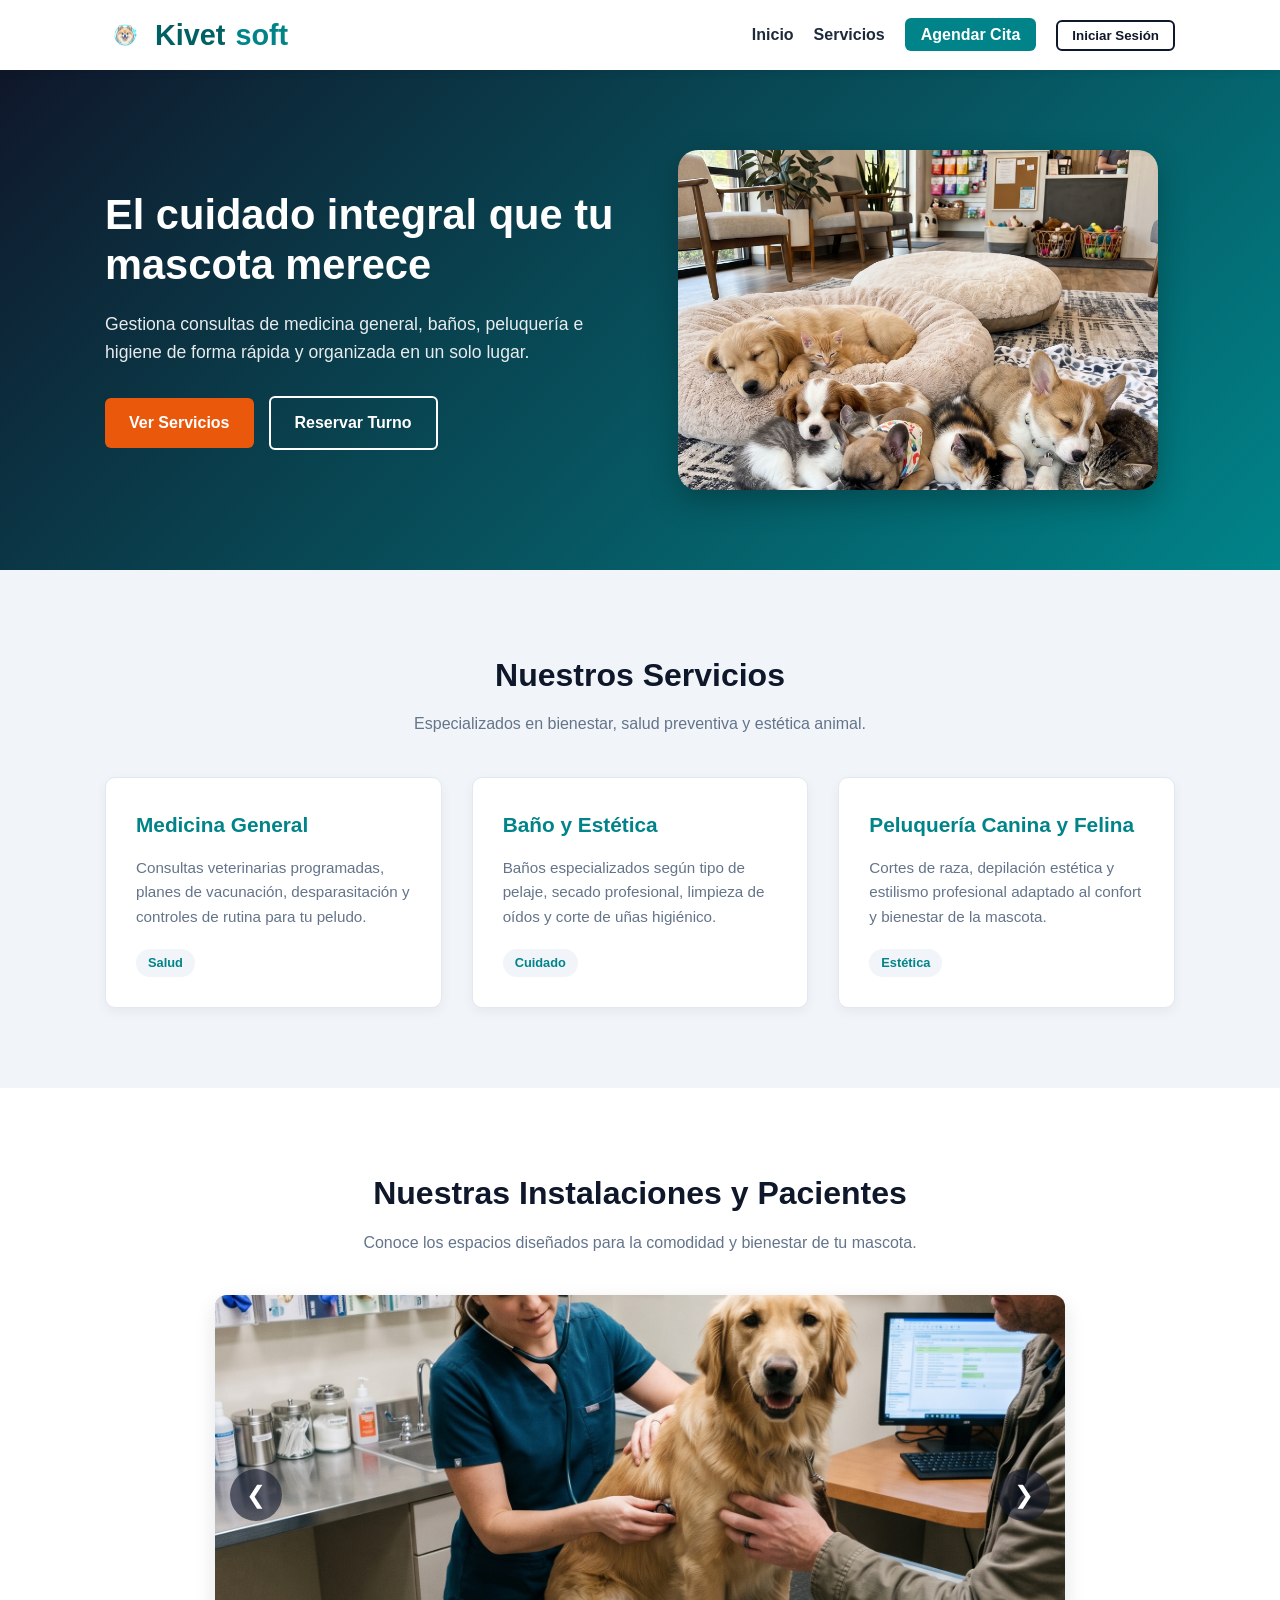
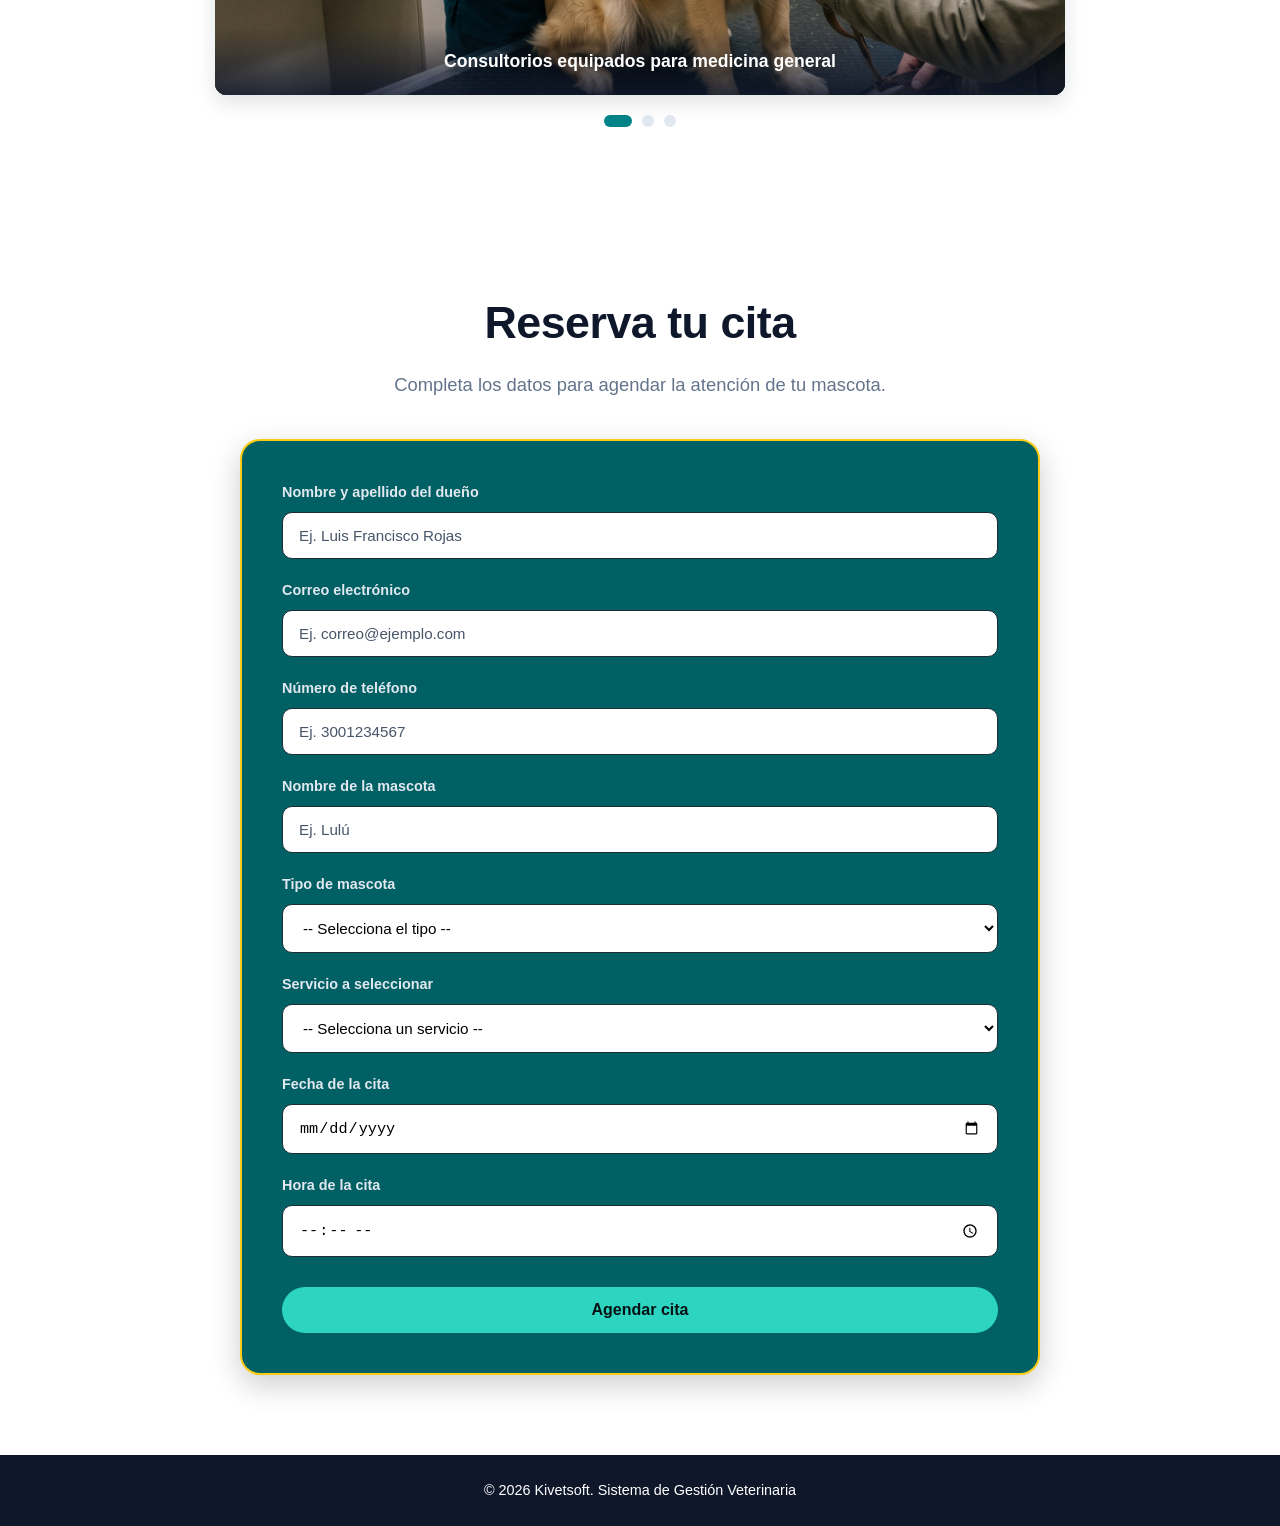
==== index.html @ 7d865c2a "first commit" ====
<!DOCTYPE html>
<html lang="es">

<head>
    <meta charset="UTF-8">
    <meta name="viewport" content="width=device-width, initial-scale=1.0">
    <title>Kivetsoft - Sistema de Cuidado y Medicina Veterinaria</title>
    <link rel="icon" type="image/png" href="img/Logo1.png">
    <link rel="stylesheet" href="css/styles.css">
</head>

<body>

    <!-- Encabezado y Barra de Navegación -->
    <header class="main-header">
        <div class="container nav-container">
            <h1 class="logo">
                <a href="#inicio" class="logo-link">
                    <img src="img/Logo1.png" alt="Logo Kivetsoft" class="logo-img">
                    Kivet<span>soft</span>
                </a>
            </h1>
            <nav class="nav-menu">
                <ul>
                    <li><a href="#inicio">Inicio</a></li>
                    <li><a href="#servicios">Servicios</a></li>
                    <li><a href="#citas" class="btn-nav">Agendar Cita</a></li>
                    <li><button id="open-login-btn" class="btn-login-nav">Iniciar Sesión</button></li>
                </ul>
            </nav>
        </div>
    </header>

    <!-- Sección Principal (Hero Section de 2 Columnas) -->
    <section id="inicio" class="hero-section">
        <div class="container hero-container">
            <!-- Columna Izquierda: Textos y Botones -->
            <div class="hero-text">
                <h2>El cuidado integral que tu mascota merece</h2>
                <p>Gestiona consultas de medicina general, baños, peluquería e higiene de forma rápida y organizada en
                    un solo lugar.</p>
                <div class="hero-buttons">
                    <a href="#servicios" class="btn btn-primary">Ver Servicios</a>
                    <a href="#citas" class="btn btn-secondary">Reservar Turno</a>
                </div>
            </div>

            <!-- Columna Derecha: Imagen con Bordes Redondeados -->
            <div class="hero-image-box">
                <img src="img/zona.jpg" alt="Mascota en Kivetsoft" class="hero-img">
            </div>
        </div>
    </section>

    <!-- Sección de Catálogo de Servicios -->
    <section id="servicios" class="services-section">
        <div class="container">
            <h3 class="section-title">Nuestros Servicios</h3>
            <p class="section-subtitle">Especializados en bienestar, salud preventiva y estética animal.</p>

            <div class="services-grid">
                <!-- Tarjeta 1: Medicina General -->
                <div class="service-card">
                    <h4>Medicina General</h4>
                    <p>Consultas veterinarias programadas, planes de vacunación, desparasitación y controles de rutina
                        para tu peludo.</p>
                    <span class="service-tag">Salud</span>
                </div>

                <!-- Tarjeta 2: Baño e Higiene -->
                <div class="service-card">
                    <h4>Baño y Estética</h4>
                    <p>Baños especializados según tipo de pelaje, secado profesional, limpieza de oídos y corte de uñas
                        higiénico.</p>
                    <span class="service-tag">Cuidado</span>
                </div>

                <!-- Tarjeta 3: Peluquería -->
                <div class="service-card">
                    <h4>Peluquería Canina y Felina</h4>
                    <p>Cortes de raza, depilación estética y estilismo profesional adaptado al confort y bienestar de la
                        mascota.</p>
                    <span class="service-tag">Estética</span>
                </div>
            </div>
        </div>
    </section>
    <!-- Sección de Carrusel de Fotos -->
    <section class="gallery-section">
        <div class="container">
            <h3 class="section-title">Nuestras Instalaciones y Pacientes</h3>
            <p class="section-subtitle">Conoce los espacios diseñados para la comodidad y bienestar de tu mascota.</p>

            <div class="carousel-container">
                <button class="carousel-btn prev-btn" id="prevBtn">&#10094;</button>

                <div class="carousel-track-container">
                    <ul class="carousel-track" id="carouselTrack">
                        <li class="carousel-slide current-slide">
                            <img src="img/consultorio1.jpg" alt="Consulta veterinaria">
                            <div class="slide-caption">Consultorios equipados para medicina general</div>
                        </li>
                        <li class="carousel-slide current-slide">
                            <img src="img/consultorio2.jpg" alt="Consulta veterinaria">
                            <div class="slide-caption">Consultorios equipados para medicina general</div>
                        </li>
                        <li class="carousel-slide current-slide">
                            <img src="img/consultorio3.jpg" alt="Consulta veterinaria">
                            <div class="slide-caption">Consultorios equipados para medicina general</div>
                        </li>
                        <li class="carousel-slide current-slide">
                            <img src="img/consultorio4.jpg" alt="Consulta veterinaria">
                            <div class="slide-caption">Consultorios equipados para medicina general</div>
                        </li>
                        <li class="carousel-slide">
                            <img src="img/peluqueria1.jpg" alt="Zona de peluquería">
                            <div class="slide-caption">Área de estética e higiene especializada</div>
                        </li>
                        <li class="carousel-slide">
                            <img src="img/peluqueria2.jpg" alt="Zona de peluquería">
                            <div class="slide-caption">Área de estética e higiene especializada</div>
                        </li>
                        <li class="carousel-slide">
                            <img src="img/peluqueria3.jpg" alt="Zona de peluquería">
                            <div class="slide-caption">Área de estética e higiene especializada</div>
                        </li>
                        <li class="carousel-slide">
                            <img src="img/peluqueria4.jpg" alt="Zona de peluquería">
                            <div class="slide-caption">Área de estética e higiene especializada</div>
                        </li>

                    </ul>
                </div>

                <button class="carousel-btn next-btn" id="nextBtn">&#10095;</button>
            </div>

            <!-- Indicadores (puntos) -->
            <div class="carousel-nav" id="carouselNav">
                <button class="carousel-indicator current-slide"></button>
                <button class="carousel-indicator"></button>
                <button class="carousel-indicator"></button>
            </div>
        </div>
    </section>

    <!-- Sección de Agendamiento -->
    <section id="citas" class="appointment-section">
        <div class="container">
            <div class="appointment-section-header">

                <h3 class="section-title">Reserva tu cita</h3>
                <p class="section-subtitle">Completa los datos para agendar la atención de tu mascota.</p>
            </div>

            <form id="appointment-form" class="appointment-form">
                <!-- Nombre y apellido del dueño -->
                <div class="form-group">
                    <label for="owner-name">Nombre y apellido del dueño</label>
                    <input type="text" id="owner-name" name="ownerName" required placeholder="Ej. Luis Francisco Rojas">
                </div>

                <!-- Correo -->
                <div class="form-group">
                    <label for="owner-email">Correo electrónico</label>
                    <input type="email" id="owner-email" name="ownerEmail" required
                        placeholder="Ej. correo@ejemplo.com">
                </div>

                <!-- Número de teléfono -->
                <div class="form-group">
                    <label for="owner-phone">Número de teléfono</label>
                    <input type="tel" id="owner-phone" name="ownerPhone" required placeholder="Ej. 3001234567">
                </div>

                <!-- Nombre de la mascota -->
                <div class="form-group">
                    <label for="pet-name">Nombre de la mascota</label>
                    <input type="text" id="pet-name" name="petName" required placeholder="Ej. Lulú">
                </div>

                <!-- Tipo de mascota -->
                <div class="form-group">
                    <label for="pet-type">Tipo de mascota</label>
                    <select id="pet-type" name="petType" required>
                        <option value="">-- Selecciona el tipo --</option>
                        <option value="Perro">Perro</option>
                        <option value="Gato">Gato</option>
                        <option value="Otro">Otro</option>
                    </select>
                </div>

                <!-- Servicio a seleccionar -->
                <div class="form-group">
                    <label for="service-select">Servicio a seleccionar</label>
                    <select id="service-select" name="service" required>
                        <option value="">-- Selecciona un servicio --</option>
                        <option value="Consulta general">Consulta general</option>
                        <option value="Vacunación / Desparasitación">Vacunación / Desparasitación</option>
                        <option value="Baño e Higiene">Baño e Higiene</option>
                        <option value="Peluquería">Peluquería</option>
                    </select>
                </div>

                <!-- Fecha de la cita -->
                <div class="form-group">
                    <label for="appointment-date">Fecha de la cita</label>
                    <input type="date" id="appointment-date" name="appointmentDate" required>
                </div>

                <!-- Hora de la cita -->
                <div class="form-group">
                    <label for="appointment-time">Hora de la cita</label>
                    <input type="time" id="appointment-time" name="appointmentTime" required>
                </div>

                <!-- Botón de Agendar -->
                <button type="submit" class="btn-confirm">Agendar cita</button>
            </form>

            <!-- Mensaje de Confirmación con Resumen (Oculto al inicio) -->
            <div id="success-alert" class="confirmation-alert" style="display: none;">
                <h4>¡Cita agendada con éxito! 🐾</h4>
                <div id="appointment-summary" class="appointment-summary-box"></div>
                <p class="confirmation-note"><strong>Días antes de su cita confirmaremos su asistencia vía WhatsApp
                        o correo.</strong></p>
            </div>
        </div>
        </div>
    </section>
    <!-- Modal de Inicio de Sesión -->
    <div id="login-modal" class="modal-overlay">
        <div class="modal-content">
            <span class="modal-close">&times;</span>
            <h3 class="modal-title">Iniciar Sesión en Kivetsoft</h3>

            <form id="login-form">
                <!-- Selector de Tipo de Usuario -->
                <div class="form-group">
                    <label for="user-type">Tipo de Usuario:</label>
                    <select id="user-type" required>
                        <option value="">-- Selecciona tu rol --</option>
                        <option value="cliente">Cliente (Dueño de mascota)</option>
                        <option value="personal">Personal de la Clínica</option>
                    </select>
                </div>

                <!-- Correo Electrónico -->
                <div class="form-group">
                    <label for="login-email">Correo Electrónico:</label>
                    <input type="email" id="login-email" required placeholder="correo@ejemplo.com">
                </div>

                <!-- Contraseña -->
                <div class="form-group">
                    <label for="login-password">Contraseña:</label>
                    <input type="password" id="login-password" required placeholder="********">
                </div>

                <!-- Botón de Ingresar (Este procesa el formulario) -->
                <button type="submit" class="btn-login-submit">Ingresar</button>
            </form>
        </div>
    </div>
    <!-- Pie de página -->
    <footer class="main-footer">
        <div class="container">
            <p>&copy; 2026 Kivetsoft. Sistema de Gestión Veterinaria</p>
        </div>
    </footer>
    <!-- === PANEL DE CLIENTE (Oculto por defecto) === -->
    <section id="client-dashboard" class="dashboard-section" style="display: none;">
        <div class="dashboard-container">
            <h2>Panel de Cliente - Kivetsoft</h2>
            <p id="client-welcome-msg" class="welcome-text"></p>

            <div class="dashboard-grid">
                <div class="card">
                    <h3>🐾 Mis Mascotas y Historial</h3>
                    <p><strong>Mascota:</strong> Luna (Pomeranian)</p>
                    <p><strong>Última Visita:</strong> Control general y nutrición (Junio 2026)</p>
                    <p><strong>Estado de salud:</strong> Excelente recuperación post-cirugía</p>
                </div>
                <div class="card">
                    <h3>📅 Próximas Citas y Baños</h3>
                    <p><strong>Servicio:</strong> Baño y Peluquería estética</p>
                    <p><strong>Fecha:</strong> 15 de Noviembre, 2026 - 10:00 AM</p>
                    <span class="badge-status">Confirmada</span>
                </div>
            </div>
            <button id="logout-client-btn" class="btn-logout">Cerrar Sesión</button>
        </div>
    </section>

    <!-- === PANEL DE PERSONAL / ADMINISTRATIVO (Oculto por defecto) === -->
    <section id="staff-dashboard" class="dashboard-section" style="display: none;">
        <div class="dashboard-container">
            <h2>Panel Administrativo - Control de Citas Kivetsoft</h2>
            <p class="welcome-text">Gestión general de turnos y solicitudes de clientes.</p>

            <div class="table-responsive">
                <table class="admin-table">
                    <thead>
                        <tr>
                            <th>Dueño</th>
                            <th>Teléfono</th>
                            <th>Mascota (Tipo)</th>
                            <th>Servicio</th>
                            <th>Fecha y Hora</th>
                            <th>Acciones</th>
                        </tr>
                    </thead>
                    <tbody id="admin-appointments-tbody">
                        <!-- Las citas agendadas aparecerán aquí dinámicamente -->
                    </tbody>
                </table>
            </div>
            <button id="logout-staff-btn" class="btn-logout">Cerrar Sesión</button>
        </div>
    </section>
    <!-- Scripts -->
    <script src="js/main.js"></script>
</body>

</html>
---- css/styles.css ----
/* --- Variables y Configuración Global (Paleta Oficial Kivetsoft) --- */
:root {
  --primary-color: #008489;
  --primary-dark: #006064;
  --secondary-color: #0f172a;
  --tertiary-color: #ea580c;
  --light-bg: #f1f5f9;
  --white: #ffffff;
  --text-color: #1e293b;
  --gray-color: #64748b;
  --border-color: #e2e8f0;
  --transition: all 0.3s ease;
}

* {
  margin: 0;
  padding: 0;
  box-sizing: border-box;
}

html {
  scroll-behavior: smooth;
}

body {
  font-family: "Inter", "Segoe UI", Tahoma, Geneva, Verdana, sans-serif;
  color: var(--text-color);
  background-color: var(--white);
  line-height: 1.6;
}

.container {
  width: 90%;
  max-width: 1100px;
  margin: 0 auto;
  padding: 0 15px;
}

/* --- Encabezado y Navegación --- */
.main-header {
  background-color: var(--white);
  box-shadow: 0 2px 8px rgba(15, 23, 42, 0.08);
  position: sticky;
  top: 0;
  z-index: 1000;
}

.nav-container {
  display: flex;
  justify-content: space-between;
  align-items: center;
  height: 70px;
}

.logo {
  display: flex;
  align-items: center;
  gap: 10px;
  font-size: 1.8rem;
  font-weight: 700;
  color: var(--secondary-color);
}

.logo a {
  display: flex;
  align-items: center;
  gap: 10px;
  text-decoration: none;
  color: var(--primary-dark);
}

.logo-icon {
  display: flex;
  align-items: center;
  justify-content: center;
  width: 38px;
  height: 38px;
  background-color: var(--primary-color);
  color: var(--white);
  border-radius: 50%;
  font-size: 1.2rem;
}

.logo-img {
  width: 40px;
  height: auto;
  object-fit: contain;
}

.logo span {
  color: var(--primary-color);
}

.nav-menu ul {
  display: flex;
  list-style: none;
  align-items: center;
  gap: 20px;
}

.nav-menu a {
  text-decoration: none;
  color: var(--text-color);
  font-weight: 600;
  transition: var(--transition);
}

.nav-menu a:hover {
  color: var(--primary-color);
}

.btn-nav {
  background-color: var(--primary-color);
  color: var(--white) !important;
  padding: 8px 16px;
  border-radius: 6px;
}

.btn-nav:hover {
  background-color: var(--primary-dark);
}

.btn-login-nav {
  background: transparent;
  border: 2px solid var(--secondary-color);
  color: var(--secondary-color);
  padding: 6px 14px;
  border-radius: 6px;
  font-weight: 600;
  cursor: pointer;
  transition: var(--transition);
}

.btn-login-nav:hover {
  background-color: var(--secondary-color);
  color: var(--white);
}

/* --- Sección Hero de 2 Columnas --- */
.hero-section {
  background: linear-gradient(135deg, #0f172a 0%, #008489 100%);
  padding: 80px 0;
  color: #ffffff;
}

.hero-container {
  display: flex;
  align-items: center;
  justify-content: space-between;
  gap: 40px;
}

.hero-text {
  flex: 1;
  max-width: 550px;
  text-align: left;
}

.hero-text h2 {
  font-size: 2.6rem;
  font-weight: 700;
  line-height: 1.2;
  margin-bottom: 20px;
}

.hero-text p {
  font-size: 1.1rem;
  margin-bottom: 30px;
  opacity: 0.9;
  line-height: 1.6;
}

.hero-buttons {
  display: flex;
  gap: 15px;
  align-items: center;
  margin-top: 25px;
}

.hero-buttons .btn {
  display: inline-block;
  padding: 12px 24px;
  border-radius: 6px;
  text-decoration: none;
  font-weight: 600;
  transition: all 0.3s ease;
  cursor: pointer;
  border: none;
}

.hero-buttons .btn-primary {
  background-color: #ea580c !important;
  color: #ffffff !important;
}

.hero-buttons .btn-primary:hover {
  background-color: #c2410c !important;
}

.hero-buttons .btn-secondary {
  background-color: transparent !important;
  color: #ffffff !important;
  border: 2px solid #ffffff !important;
}

.hero-buttons .btn-secondary:hover {
  background-color: #ffffff !important;
  color: #0f172a !important;
}

.hero-image-box {
  flex: 1;
  display: flex;
  justify-content: center;
}

.hero-img {
  width: 100%;
  max-width: 480px;
  height: 340px;
  object-fit: cover;
  border-radius: 20px;
  box-shadow: 0 12px 30px rgba(0, 0, 0, 0.25);
}

@media (max-width: 768px) {
  .hero-container {
    flex-direction: column;
    text-align: center;
  }
  .hero-text {
    text-align: center;
  }
  .hero-buttons {
    justify-content: center;
  }
}

/* --- Secciones y Títulos --- */
.section-title {
  text-align: center;
  font-size: 2rem;
  color: var(--secondary-color);
  margin-bottom: 10px;
}

.section-subtitle {
  text-align: center;
  color: var(--gray-color);
  margin-bottom: 40px;
}

/* --- Servicios --- */
.services-section {
  padding: 80px 0;
  background-color: var(--light-bg);
}

.services-grid {
  display: grid;
  grid-template-columns: repeat(auto-fit, minmax(300px, 1fr));
  gap: 30px;
}

.service-card {
  background: var(--white);
  padding: 30px;
  border-radius: 10px;
  box-shadow: 0 4px 12px rgba(15, 23, 42, 0.05);
  transition: var(--transition);
  position: relative;
  border: 1px solid var(--border-color);
}

.service-card:hover {
  transform: translateY(-5px);
  box-shadow: 0 10px 20px rgba(15, 23, 42, 0.1);
}

.service-card h4 {
  color: var(--primary-color);
  font-size: 1.3rem;
  margin-bottom: 15px;
}

.service-card p {
  color: var(--gray-color);
  margin-bottom: 20px;
  font-size: 0.95rem;
}

.service-tag {
  display: inline-block;
  background-color: var(--light-bg);
  color: var(--primary-color);
  padding: 4px 12px;
  border-radius: 20px;
  font-size: 0.8rem;
  font-weight: 600;
}

/* --- Sección de Carrusel --- */
.gallery-section {
  padding: 80px 0;
  background-color: var(--white);
}

.carousel-container {
  position: relative;
  max-width: 850px;
  height: 400px;
  margin: 0 auto;
  border-radius: 12px;
  overflow: hidden;
  box-shadow: 0 8px 20px rgba(15, 23, 42, 0.12);
}

.carousel-track-container {
  height: 100%;
  position: relative;
}

.carousel-track {
  padding: 0;
  margin: 0;
  list-style: none;
  position: relative;
  height: 100%;
  transition: transform 0.4s ease-in-out;
}

.carousel-slide {
  position: absolute;
  top: 0;
  bottom: 0;
  width: 100%;
  display: none;
}

.carousel-slide.current-slide {
  display: block;
}

.carousel-slide img {
  width: 100%;
  height: 100%;
  object-fit: cover;
}

.slide-caption {
  position: absolute;
  bottom: 0;
  left: 0;
  width: 100%;
  background: linear-gradient(transparent, rgba(15, 23, 42, 0.85));
  color: var(--white);
  padding: 20px;
  text-align: center;
  font-size: 1.1rem;
  font-weight: 600;
}

.carousel-btn {
  position: absolute;
  top: 50%;
  transform: translateY(-50%);
  background: rgba(15, 23, 42, 0.6);
  color: var(--white);
  border: none;
  font-size: 1.5rem;
  padding: 12px 16px;
  cursor: pointer;
  border-radius: 50%;
  z-index: 10;
  transition: var(--transition);
}

.carousel-btn:hover {
  background: var(--primary-color);
}

.prev-btn {
  left: 15px;
}

.next-btn {
  right: 15px;
}

.carousel-nav {
  display: flex;
  justify-content: center;
  gap: 10px;
  margin-top: 20px;
}

.carousel-indicator {
  border: 0;
  border-radius: 50%;
  width: 12px;
  height: 12px;
  background-color: var(--border-color);
  cursor: pointer;
  transition: var(--transition);
}

.carousel-indicator.current-slide {
  background-color: var(--primary-color);
  width: 28px;
  border-radius: 10px;
}

/* --- Sección de Citas --- */
.appointment-section {
  padding: 80px 0;
  background-color: #ffffff;
  display: flex;
  justify-content: center;
}

#appointment-form {
  background-color: #006064;
  border: 2px solid #facc15;
  border-radius: 20px;
  padding: 40px;
  max-width: 800px;
  margin: 0 auto;
  color: #ffffff;
  box-shadow: 0 10px 30px rgba(0, 0, 0, 0.2);
}

#appointment-form .form-group {
  margin-bottom: 20px;
}

#appointment-form label {
  display: block;
  font-size: 0.9rem;
  font-weight: 600;
  color: #e2e8f0;
  margin-bottom: 8px;
}

#appointment-form input[type="text"],
#appointment-form input[type="email"],
#appointment-form input[type="tel"],
#appointment-form input[type="date"],
#appointment-form input[type="time"],
#appointment-form input[type="datetime-local"],
#appointment-form select {
  width: 100%;
  padding: 14px 16px;
  background-color: #fff;
  border: 1px solid #1e2d35;
  border-radius: 10px;
  color: #000000;
  font-size: 0.95rem;
  outline: none;
  transition: var(--transition);
}

#appointment-form input::placeholder {
  color: #475569;
}

#appointment-form input:focus,
#appointment-form select:focus {
  border-color: #2dd4bf;
  box-shadow: 0 0 0 2px rgba(45, 212, 191, 0.3);
}

#appointment-form button[type="submit"] {
  width: 100%;
  padding: 14px;
  background-color: #2dd4bf;
  color: #061115;
  font-size: 1rem;
  font-weight: 700;
  border: none;
  border-radius: 25px;
  cursor: pointer;
  margin-top: 10px;
  transition: var(--transition);
}

#appointment-form button[type="submit"]:hover {
  background-color: #14b8a6;
  transform: translateY(-2px);
}

/* --- Alerta de Confirmación y Resumen de Cita --- */
.confirmation-alert {
  margin-top: 25px;
  background-color: #064e3b;
  border: 1px solid #34d399;
  color: #ffffff;
  padding: 20px;
  border-radius: 12px;
  text-align: center;
  box-shadow: 0 4px 12px rgba(0, 0, 0, 0.15);
  animation: fadeIn 0.4s ease-in-out;
}

.confirmation-alert h4 {
  font-size: 1.2rem;
  color: #34d399;
  margin-bottom: 8px;
}

.appointment-summary-box {
  background-color: #061115;
  border: 1px solid #1e2d35;
  border-radius: 10px;
  padding: 15px;
  margin: 15px 0;
  text-align: left;
}

.summary-details p {
  font-size: 0.9rem;
  color: #e2e8f0;
  margin-bottom: 6px;
}

.confirmation-note {
  font-size: 0.9rem;
  color: #2dd4bf;
  margin-top: 15px;
  line-height: 1.4;
}

@keyframes fadeIn {
  from {
    opacity: 0;
    transform: translateY(10px);
  }
  to {
    opacity: 1;
    transform: translateY(0);
  }
}

/* --- Ventana Modal de Iniciar Sesión --- */
.modal-overlay {
  display: none;
  position: fixed;
  top: 0;
  left: 0;
  width: 100%;
  height: 100%;
  background-color: rgba(15, 23, 42, 0.7);
  z-index: 2000;
  justify-content: center;
  align-items: center;
}

.modal-content {
  background-color: #ffffff;
  padding: 35px 30px;
  border-radius: 16px;
  width: 90%;
  max-width: 420px;
  position: relative;
  box-shadow: 0 10px 25px rgba(0, 0, 0, 0.25);
}

.modal-close {
  position: absolute;
  top: 15px;
  right: 20px;
  font-size: 1.6rem;
  font-weight: bold;
  color: #64748b;
  cursor: pointer;
  transition: var(--transition);
}

.modal-close:hover {
  color: #0f172a;
}

.modal-title {
  text-align: center;
  color: #0f172a;
  font-size: 1.5rem;
  font-weight: 700;
  margin-bottom: 25px;
}

#login-form .form-group {
  margin-bottom: 18px;
  display: flex;
  flex-direction: column;
  align-items: flex-start;
}

#login-form label {
  display: block;
  font-size: 0.9rem;
  font-weight: 600;
  color: #1e293b;
  margin-bottom: 6px;
}

#login-form input[type="email"],
#login-form input[type="password"],
#login-form select {
  width: 100%;
  padding: 12px 14px;
  background-color: #f8fafc;
  border: 1px solid #cbd5e1;
  border-radius: 8px;
  font-size: 0.95rem;
  color: #0f172a;
  outline: none;
  transition: var(--transition);
  box-sizing: border-box;
}

#login-form input:focus,
#login-form select:focus {
  border-color: #008489;
  background-color: #ffffff;
  box-shadow: 0 0 0 3px rgba(0, 132, 137, 0.15);
}

#login-form button[type="submit"] {
  width: 100%;
  padding: 12px;
  background-color: #ea580c;
  color: #ffffff;
  font-size: 1rem;
  font-weight: 700;
  border: none;
  border-radius: 8px;
  cursor: pointer;
  margin-top: 10px;
  transition: var(--transition);
}

#login-form button[type="submit"]:hover {
  background-color: #c2410c;
  transform: translateY(-1px);
}

/* --- Pie de Página --- */
.main-footer {
  background-color: var(--secondary-color);
  color: var(--white);
  text-align: center;
  padding: 24px 0;
  font-size: 0.9rem;
}

/* --- Título Principal de la Sección de Citas (Más Grande y Destacado) --- */
.appointment-section-header {
  text-align: center;
  margin-bottom: 40px;
}

.appointment-section-header .section-title {
  font-size: 2.8rem; /* Aumentamos el tamaño para que luzca imponente */
  font-weight: 800;
  color: var(--secondary-color, #0f172a);
  margin-bottom: 12px;
  letter-spacing: -0.5px;
}

.appointment-section-header .section-subtitle {
  font-size: 1.15rem; /* Subtítulo un poco más legible */
  color: var(--gray-color, #64748b);
  max-width: 600px;
  margin: 0 auto;
  line-height: 1.5;
}

/* --- Estilos del Modal de Inicio de Sesión --- */

/* Fondo oscuro translúcido que cubre toda la pantalla */
.modal-overlay {
  display: none; /* Oculto por defecto hasta que se presiona el botón */
  position: fixed;
  top: 0;
  left: 0;
  width: 100%;
  height: 100%;
  background-color: rgba(15, 23, 42, 0.75); /* Fondo oscuro elegante */
  z-index: 1000;
  justify-content: center;
  align-items: center;
  backdrop-filter: blur(4px); /* Efecto difuminado moderno */
}

/* Caja blanca o flotante del contenido */
.modal-content {
  background-color: #ffffff;
  padding: 35px 30px;
  border-radius: 16px;
  width: 100%;
  max-width: 420px;
  box-shadow:
    0 20px 25px -5px rgba(0, 0, 0, 0.3),
    0 10px 10px -5px rgba(0, 0, 0, 0.2);
  position: relative;
  animation: modalFadeIn 0.3s ease-in-out;
}

/* Animación sutil al abrir */
@keyframes modalFadeIn {
  from {
    opacity: 0;
    transform: translateY(-20px);
  }
  to {
    opacity: 1;
    transform: translateY(0);
  }
}

/* Botón de cierre (La "X") */
.modal-close {
  position: absolute;
  top: 15px;
  right: 20px;
  font-size: 1.8rem;
  font-weight: bold;
  color: #64748b;
  cursor: pointer;
  transition: color 0.2s;
}

.modal-close:hover {
  color: #0f172a;
}

/* Título interno del modal */
.modal-content .modal-title {
  font-size: 1.5rem;
  font-weight: 700;
  color: #0f172a;
  margin-bottom: 24px;
  text-align: center;
}

/* Estilos de los inputs y selects dentro del modal para que coincidan con tu diseño */
.modal-content .form-group {
  margin-bottom: 18px;
}

.modal-content label {
  display: block;
  font-size: 0.9rem;
  font-weight: 600;
  color: #334155;
  margin-bottom: 6px;
}

.modal-content input,
.modal-content select {
  width: 100%;
  padding: 12px;
  border: 1px solid #cbd5e1;
  border-radius: 8px;
  font-size: 0.95rem;
  outline: none;
  transition:
    border-color 0.2s,
    box-shadow 0.2s;
}

.modal-content input:focus,
.modal-content select:focus {
  border-color: #0d9488;
  box-shadow: 0 0 0 3px rgba(13, 148, 136, 0.15);
}

/* Botón de ingresar dentro del modal */
.modal-content button[type="submit"] {
  width: 100%;
  padding: 12px;
  background-color: #ea580c; /* O el color naranja/primario que manejes */
  color: #ffffff;
  border: none;
  border-radius: 8px;
  font-size: 1rem;
  font-weight: 600;
  cursor: pointer;
  transition: background-color 0.2s;
  margin-top: 10px;
}

.modal-content button[type="submit"]:hover {
  background-color: #c2410c;
}

/* --- Estilos para los Dashboards de Cliente y Personal --- */
.dashboard-section {
  padding: 60px 20px;
  background-color: #f8fafc;
  min-height: 80vh;
}

.dashboard-container {
  max-width: 1000px;
  margin: 0 auto;
  background: #ffffff;
  padding: 30px;
  border-radius: 16px;
  box-shadow: 0 4px 6px -1px rgba(0, 0, 0, 0.1);
}

.dashboard-container h2 {
  color: #0f172a;
  margin-bottom: 10px;
}

.welcome-text {
  color: #64748b;
  margin-bottom: 25px;
}

.dashboard-grid {
  display: grid;
  grid-template-columns: repeat(auto-fit, minmax(280px, 1fr));
  gap: 20px;
  margin-bottom: 30px;
}

.dashboard-grid .card {
  background: #f1f5f9;
  padding: 20px;
  border-radius: 12px;
  border-left: 5px solid #0d9488;
}

.badge-status {
  display: inline-block;
  background-color: #dcfce7;
  color: #166534;
  padding: 4px 10px;
  border-radius: 20px;
  font-size: 0.85rem;
  font-weight: 600;
  margin-top: 10px;
}

/* Estilos de la tabla administrativa */
.table-responsive {
  overflow-x: auto;
  margin-bottom: 25px;
}

.admin-table {
  width: 100%;
  border-collapse: collapse;
  text-align: left;
}

.admin-table th,
.admin-table td {
  padding: 12px 15px;
  border-bottom: 1px solid #e2e8f0;
  font-size: 0.95rem;
}

.admin-table th {
  background-color: #0f172a;
  color: #ffffff;
}

.btn-delete {
  background-color: #ef4444;
  color: white;
  border: none;
  padding: 6px 12px;
  border-radius: 6px;
  cursor: pointer;
  font-size: 0.85rem;
  transition: background 0.2s;
}

.btn-delete:hover {
  background-color: #dc2626;
}

.btn-logout {
  background-color: #64748b;
  color: white;
  border: none;
  padding: 10px 20px;
  border-radius: 8px;
  cursor: pointer;
  font-weight: 600;
  transition: background 0.2s;
}

.btn-logout:hover {
  background-color: #475569;
}
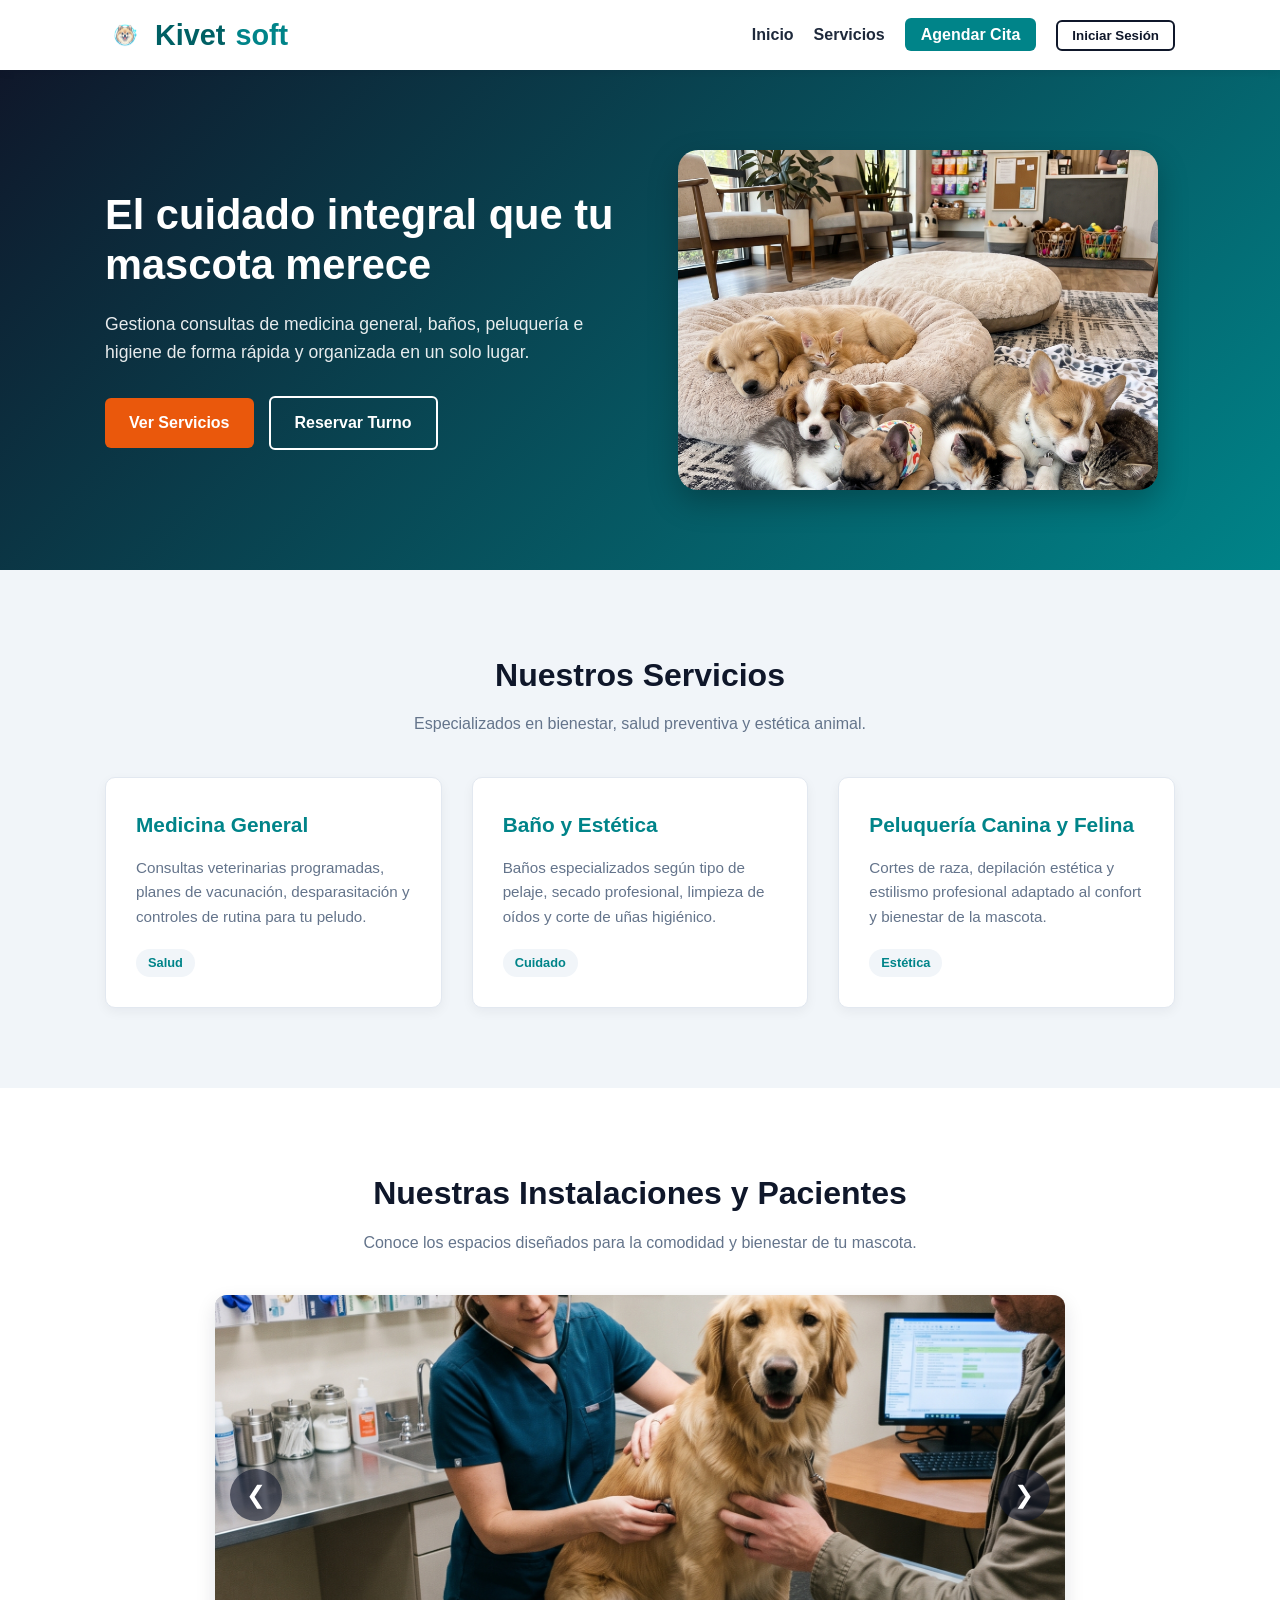
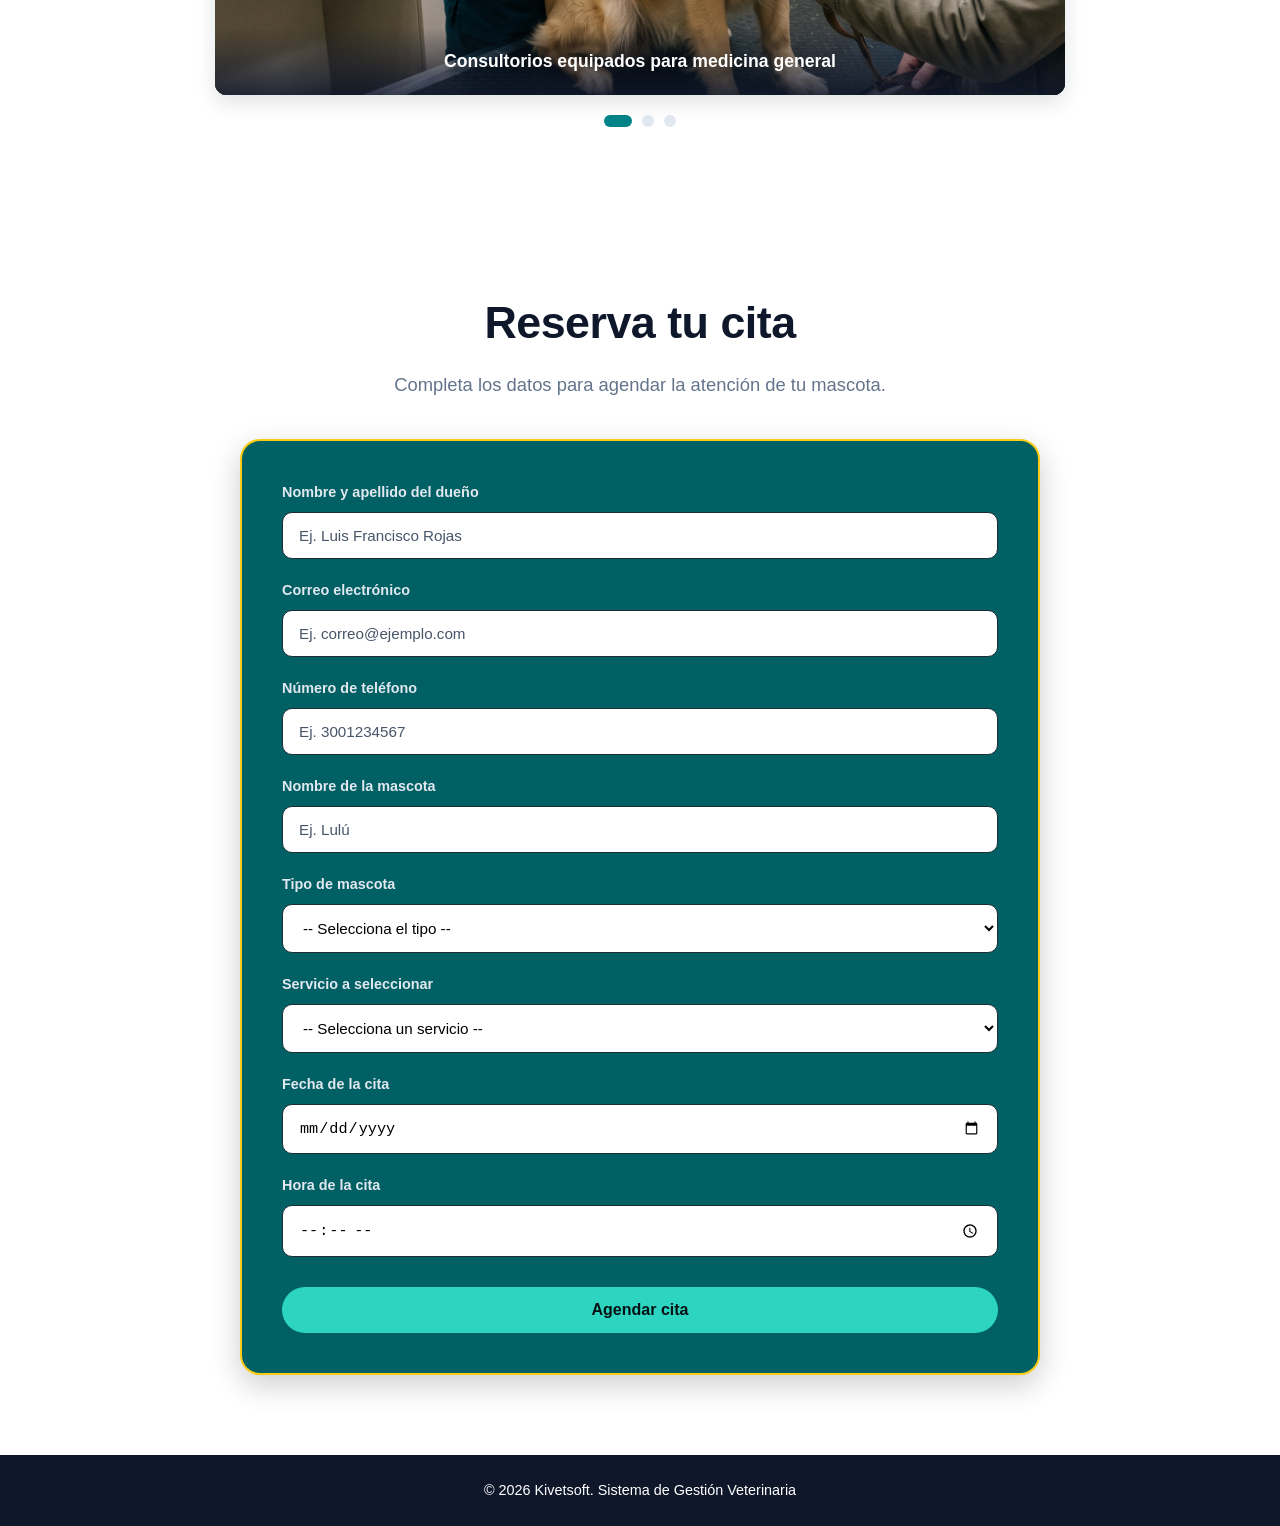
==== commit ce529a49: "Actualización del panel de personal, notas y diseño responsive" ====
--- a/index.html
+++ b/index.html
@@ -228,96 +228,37 @@
         </div>
         </div>
     </section>
-    <!-- Modal de Inicio de Sesión -->
-    <div id="login-modal" class="modal-overlay">
-        <div class="modal-content">
-            <span class="modal-close">&times;</span>
-            <h3 class="modal-title">Iniciar Sesión en Kivetsoft</h3>
-
-            <form id="login-form">
-                <!-- Selector de Tipo de Usuario -->
-                <div class="form-group">
-                    <label for="user-type">Tipo de Usuario:</label>
-                    <select id="user-type" required>
-                        <option value="">-- Selecciona tu rol --</option>
-                        <option value="cliente">Cliente (Dueño de mascota)</option>
-                        <option value="personal">Personal de la Clínica</option>
-                    </select>
-                </div>
-
-                <!-- Correo Electrónico -->
-                <div class="form-group">
-                    <label for="login-email">Correo Electrónico:</label>
-                    <input type="email" id="login-email" required placeholder="correo@ejemplo.com">
-                </div>
-
-                <!-- Contraseña -->
-                <div class="form-group">
-                    <label for="login-password">Contraseña:</label>
-                    <input type="password" id="login-password" required placeholder="********">
-                </div>
-
-                <!-- Botón de Ingresar (Este procesa el formulario) -->
-                <button type="submit" class="btn-login-submit">Ingresar</button>
-            </form>
-        </div>
+    <!-- Modal de Inicio de Sesión (Solo Personal) -->
+<div id="login-modal" class="modal-overlay">
+    <div class="modal-content">
+        <span class="modal-close">&times;</span>
+        <h3 class="modal-title">Acceso Personal - Kivetsoft</h3>
+
+        <form id="login-form">
+            <!-- Correo Electrónico -->
+            <div class="form-group">
+                <label for="login-email">Correo Institucional:</label>
+                <input type="email" id="login-email" required placeholder="personal@kivetsoft.com">
+            </div>
+
+            <!-- Contraseña -->
+            <div class="form-group">
+                <label for="login-password">Contraseña:</label>
+                <input type="password" id="login-password" required placeholder="********">
+            </div>
+
+            <!-- Botón de Ingresar -->
+            <button type="submit" class="btn-login-submit">Ingresar al Sistema</button>
+        </form>
     </div>
+</div>
     <!-- Pie de página -->
     <footer class="main-footer">
         <div class="container">
             <p>&copy; 2026 Kivetsoft. Sistema de Gestión Veterinaria</p>
         </div>
     </footer>
-    <!-- === PANEL DE CLIENTE (Oculto por defecto) === -->
-    <section id="client-dashboard" class="dashboard-section" style="display: none;">
-        <div class="dashboard-container">
-            <h2>Panel de Cliente - Kivetsoft</h2>
-            <p id="client-welcome-msg" class="welcome-text"></p>
-
-            <div class="dashboard-grid">
-                <div class="card">
-                    <h3>🐾 Mis Mascotas y Historial</h3>
-                    <p><strong>Mascota:</strong> Luna (Pomeranian)</p>
-                    <p><strong>Última Visita:</strong> Control general y nutrición (Junio 2026)</p>
-                    <p><strong>Estado de salud:</strong> Excelente recuperación post-cirugía</p>
-                </div>
-                <div class="card">
-                    <h3>📅 Próximas Citas y Baños</h3>
-                    <p><strong>Servicio:</strong> Baño y Peluquería estética</p>
-                    <p><strong>Fecha:</strong> 15 de Noviembre, 2026 - 10:00 AM</p>
-                    <span class="badge-status">Confirmada</span>
-                </div>
-            </div>
-            <button id="logout-client-btn" class="btn-logout">Cerrar Sesión</button>
-        </div>
-    </section>
-
-    <!-- === PANEL DE PERSONAL / ADMINISTRATIVO (Oculto por defecto) === -->
-    <section id="staff-dashboard" class="dashboard-section" style="display: none;">
-        <div class="dashboard-container">
-            <h2>Panel Administrativo - Control de Citas Kivetsoft</h2>
-            <p class="welcome-text">Gestión general de turnos y solicitudes de clientes.</p>
-
-            <div class="table-responsive">
-                <table class="admin-table">
-                    <thead>
-                        <tr>
-                            <th>Dueño</th>
-                            <th>Teléfono</th>
-                            <th>Mascota (Tipo)</th>
-                            <th>Servicio</th>
-                            <th>Fecha y Hora</th>
-                            <th>Acciones</th>
-                        </tr>
-                    </thead>
-                    <tbody id="admin-appointments-tbody">
-                        <!-- Las citas agendadas aparecerán aquí dinámicamente -->
-                    </tbody>
-                </table>
-            </div>
-            <button id="logout-staff-btn" class="btn-logout">Cerrar Sesión</button>
-        </div>
-    </section>
+
     <!-- Scripts -->
     <script src="js/main.js"></script>
 </body>
--- a/css/styles.css
+++ b/css/styles.css
@@ -897,3 +897,295 @@
 .btn-logout:hover {
   background-color: #475569;
 }
+
+/* --- Ajuste para el Header del Panel de Personal --- */
+.staff-header {
+  background-color: #0f172a;
+  color: #ffffff;
+  padding: 20px 40px;
+}
+
+.staff-header .header-container {
+  max-width: 1100px;
+  margin: 0 auto;
+  display: flex;
+  justify-content: space-between;
+  align-items: center;
+  flex-wrap: wrap;
+  gap: 15px;
+}
+
+.staff-header h2 {
+  color: #ffffff;
+  font-size: 1.5rem;
+  margin: 0;
+}
+
+.staff-header h2 span {
+  color: #0d9488; /* Color de acento corporativo */
+  font-weight: 400;
+}
+
+.staff-header .btn-logout {
+  background-color: #ea580c;
+  color: white;
+  text-decoration: none;
+  padding: 10px 18px;
+  border-radius: 8px;
+  font-weight: 600;
+  font-size: 0.9rem;
+  transition: background-color 0.2s;
+}
+
+.staff-header .btn-logout:hover {
+  background-color: #c2410c;
+}
+
+.btn-primary-custom {
+  background-color: #0d9488;
+  color: white;
+  border: none;
+  padding: 12px 20px;
+  border-radius: 8px;
+  font-weight: 600;
+  cursor: pointer;
+  font-size: 0.95rem;
+  transition: background-color 0.2s;
+}
+
+.btn-primary-custom:hover {
+  background-color: #0f766e;
+}
+
+/* --- Estilos para Notas Internas y Botón Secundario --- */
+.notes-input {
+  width: 100%;
+  padding: 6px 10px;
+  border: 1px dashed #cbd5e1;
+  border-radius: 6px;
+  font-size: 0.85rem;
+  outline: none;
+  background: #fdf8f6;
+  transition: border-color 0.2s;
+}
+
+.notes-input:focus {
+  border-color: #0d9488;
+  background: #fff;
+  border-style: solid;
+}
+
+.btn-secondary-custom {
+  background-color: #475569;
+  color: white;
+  border: none;
+  padding: 12px 20px;
+  border-radius: 8px;
+  font-weight: 600;
+  cursor: pointer;
+  font-size: 0.95rem;
+  transition: background-color 0.2s;
+}
+
+.btn-secondary-custom:hover {
+  background-color: #334155;
+}
+
+/* --- Configuración para Impresión en Papel / PDF --- */
+@media print {
+  body {
+    background-color: #ffffff;
+  }
+
+  .staff-header,
+  .no-print,
+  .btn-delete,
+  .status-select,
+  .notes-input {
+    display: none !important;
+  }
+
+  .dashboard-section {
+    padding: 0;
+    background: white;
+  }
+
+  .dashboard-container {
+    box-shadow: none;
+    padding: 0;
+    margin: 0;
+    max-width: 100%;
+  }
+
+  .admin-table th,
+  .admin-table td {
+    border: 1px solid #000;
+    color: #000;
+  }
+}
+
+/* --- Corrección de la Cuadrícula de Cápsulas (KPIs) --- */
+.kpi-grid {
+  display: grid !important;
+  grid-template-columns: repeat(auto-fit, minmax(210px, 1fr)) !important;
+  gap: 20px !important;
+  margin-bottom: 25px !important;
+}
+
+.kpi-card {
+  background: #f8fafc !important;
+  border: 1px solid #e2e8f0 !important;
+  padding: 20px !important;
+  border-radius: 12px !important;
+  border-left: 5px solid #0d9488 !important;
+  text-align: center !important;
+  box-shadow: 0 2px 4px rgba(0, 0, 0, 0.02) !important;
+}
+
+.kpi-card h3 {
+  font-size: 2rem !important;
+  color: #0f172a !important;
+  margin-bottom: 5px !important;
+}
+
+.kpi-card p {
+  color: #64748b !important;
+  font-size: 0.95rem !important;
+  font-weight: 600 !important;
+  margin: 0 !important;
+}
+
+/* --- Estilos para el Bloque de Notas Internas en la Tabla --- */
+.notes-container {
+  display: flex;
+  flex-direction: column;
+  gap: 6px;
+  min-width: 220px;
+}
+
+.notes-textarea {
+  width: 100%;
+  height: 70px;
+  padding: 8px;
+  border: 1px solid #cbd5e1;
+  border-radius: 6px;
+  font-size: 0.85rem;
+  font-family: inherit;
+  resize: none;
+  outline: none;
+  background: #fdf8f6;
+  transition: border-color 0.2s;
+}
+
+.notes-textarea:focus {
+  border-color: #0d9488;
+  background: #fff;
+}
+
+.notes-footer {
+  display: flex;
+  justify-content: space-between;
+  align-items: center;
+}
+
+.char-counter {
+  font-size: 0.75rem;
+  color: #64748b;
+}
+
+.btn-save-note {
+  background-color: #0d9488;
+  color: white;
+  border: none;
+  padding: 4px 12px;
+  border-radius: 4px;
+  font-size: 0.75rem;
+  font-weight: 600;
+  cursor: pointer;
+  transition: background-color 0.2s;
+}
+
+.btn-save-note:hover {
+  background-color: #0f766e;
+}
+
+/* --- Reglas para Evitar Desbordamiento Global --- */
+html,
+body {
+  max-width: 100%;
+  overflow-x: hidden; /* Evita que la página se desplace horizontalmente */
+}
+
+* {
+  box-sizing: border-box;
+}
+
+/* --- Adaptación Responsive para Móviles (Pantallas menores a 768px) --- */
+@media (max-width: 768px) {
+  /* 1. Ajuste del Header y Navegación */
+  header,
+  .header-container {
+    flex-direction: column;
+    align-items: center;
+    padding: 15px;
+    gap: 15px;
+    text-align: center;
+  }
+
+  nav ul,
+  .nav-links {
+    flex-direction: column;
+    gap: 10px;
+    width: 100%;
+    padding: 0;
+  }
+
+  /* 2. Ajuste de Botones en la Barra Superior */
+  .header-buttons,
+  .nav-actions {
+    display: flex;
+    flex-direction: column;
+    width: 100%;
+    gap: 10px;
+  }
+
+  .header-buttons button,
+  .header-buttons a,
+  .btn-login,
+  .btn-primary {
+    width: 100%;
+    text-align: center;
+  }
+
+  /* 3. Ajuste de la Sección Hero / Bienvenida */
+  .hero,
+  .hero-container {
+    flex-direction: column;
+    padding: 30px 15px;
+    text-align: center;
+  }
+
+  .hero-text h1,
+  .hero-content h1 {
+    font-size: 1.8rem; /* Reduce el tamaño del título en móvil */
+    line-height: 1.3;
+  }
+
+  .hero-buttons {
+    flex-direction: column;
+    width: 100%;
+    gap: 10px;
+  }
+
+  .hero-buttons a,
+  .hero-buttons button {
+    width: 100%;
+  }
+
+  /* 4. Ajuste de las Tablas y Paneles */
+  .table-responsive {
+    width: 100%;
+    overflow-x: auto;
+    -webkit-overflow-scrolling: touch;
+  }
+}
